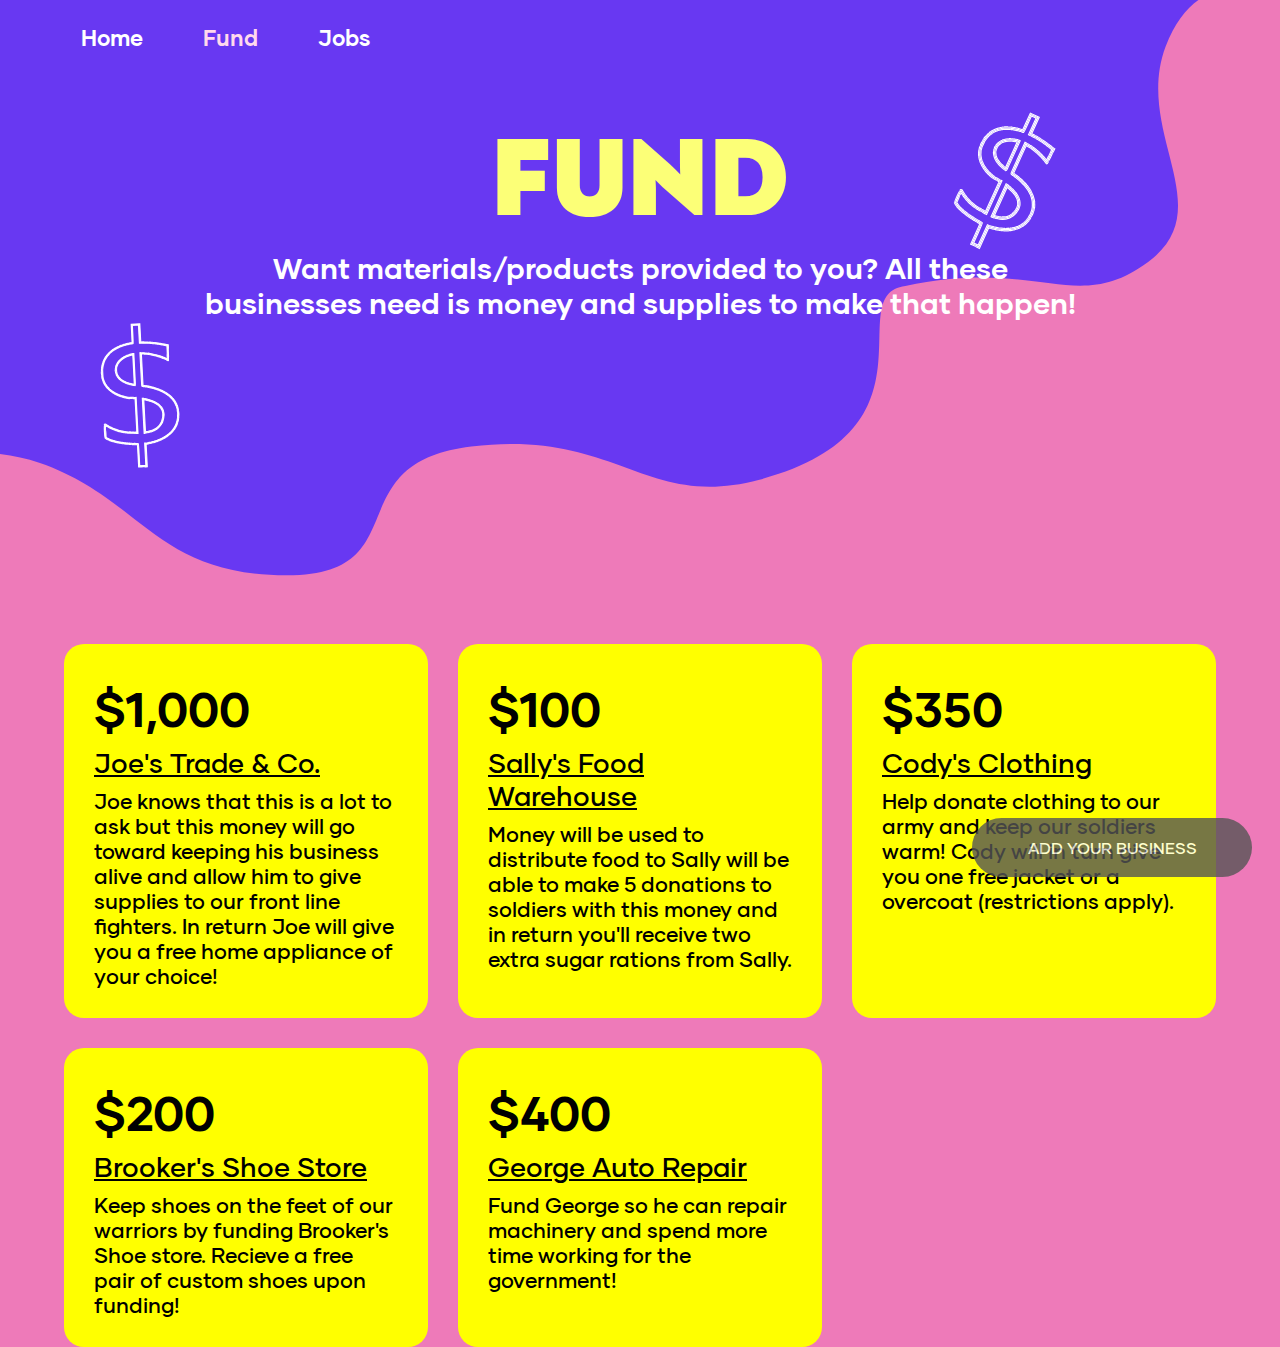
==== fund.html @ 471f8df1 "Add apply and fund interface" ====
<!DOCTYPE html>
<html>
  <head>
    <meta charset="utf-8">
    <meta name="viewport" content="width=device-width">
    <title>FUND | Moducon</title>
    <link href="style.css" rel="stylesheet" type="text/css" />
  </head>
  <body style = "background-color: #EE7AB9">
    <div id = "img-div"><img id = "main-img" src="Images/fund-background.svg" alt=""></div>
    <nav>
      <ul>
      <li><a href="index.html">
        <div class="tooltip">Home<span class="tooltiptext">Click here to learn about ModuCon!</span>
        </div>
      </a></li>
      <li><a href="fund.html">
        <div class="tooltip on">Fund<span class="tooltiptext">Click here to purchase materials/ products from a factory, or add your business on this list to get orders!</span>
        </div>
      </a></li>
      <li><a href="jobs.html">
        <div class="tooltip">Jobs<span class="tooltiptext">Click here to search from our abundant list of jobs!</span>
        </div>
      </a></li>
    </ul>
    </nav>
    <br>
    <br>
    <br>
    <br>
    <br>
  	<h1><div class = "yellow">FUND</div></h1>
    <h2>Want materials/products provided to you? All these businesses need is money and supplies to make that happen!</h2>
    <br>
    <br>
    <br>
    <br>
    <br>
    <br>
    <br>
    <br>
    <br>
    <br>
    <br>
    <br>
    <br>
    <br>
    <br>
    <br>
    <br>
    <br>

    <button class="open-button" onclick="openForm()">ADD YOUR BUSINESS</button>

    <div class="form-popup" id="myForm">
      <form action="/action_page.php" class="form-container">
        <h2 style = "font-size: 2rem; color: black; padding-top: 10px; margin: 0px">Add Your Business Listing</h2><br>

        <label for="name"><b>Business Name</b></label>
        <input type="text" placeholder="Enter Business Name" name="name" required>

        <label for="Description"><b>Business Description</b></label>
        <input type="text" placeholder="Enter Description" name="Description" required>

        <div class="slidecontainer">
          <label>Money Needed</label>
          <input type="range" min="100" max="10000" value="50" class="slider" id="myRange">
          <p>Value: $<span id="demo"></span></p>
        </div><br>

        <button type="submit" class="btn">Submit</button>
        <button type="button" class="btn cancel" onclick="closeForm()">Cancel</button>
      </form>
    </div>
    <script>
      var slider = document.getElementById("myRange");
      var output = document.getElementById("demo");
      output.innerHTML = slider.value;

      slider.oninput = function() {
        output.innerHTML = this.value;
      }
    </script>
    <script>
      function openForm() {
        document.getElementById("myForm").style.display = "block";
      }

      function closeForm() {
        document.getElementById("myForm").style.display = "none";
      }
    </script>

    <div id = "job-grid">
      <div>
        <span class="donate-text">DONATE</span>
        <p class = "money">$1,000</p>
        <p class = "business-name">Joe's Trade & Co.</p>
        <p class = "business-description">Joe knows that this is a lot to ask but this money will go toward keeping his business alive and allow him to give supplies to our front line fighters. In return Joe will give you a free home appliance of your choice!</p>
      </div>
      <div>
        <span class="donate-text">DONATE</span>
        <p class = "money">$100</p>
        <p class = "business-name tooltip">Sally's Food Warehouse</p>
        <p class = "business-description">Money will be used to distribute food to Sally will be able to make 5 donations to soldiers with this money and in return you'll receive two extra sugar rations from Sally. </p>
      </div>
      <div>
        <span class="donate-text">DONATE</span>
        <p class = "money">$350</p>
        <p class = "business-name">Cody's Clothing</p>
        <p class = "business-description">Help donate clothing to our army and keep our soldiers warm! Cody will in turn give you one free jacket or a overcoat (restrictions apply). </p>
      </div>
      <div>
        <span class="donate-text">DONATE</span>
        <p class = "money">$200</p>
        <p class = "business-name">Brooker's Shoe Store</p>
        <p class = "business-description">Keep shoes on the feet of our warriors by funding Brooker's Shoe store. Recieve a free pair of custom shoes upon funding! </p>
      </div>
      <div>
        <span class="donate-text">DONATE</span>
        <p class = "money">$400</p>
        <p class = "business-name">George Auto Repair</p>
        <p class = "business-description">Fund George so he can repair machinery and spend more time working for the government!</p>
      </div>
    </div>
  	<a href="jobs.html"></a>
    <script src="script.js"></script>
  </body>
</html>
---- style.css ----
/*FONTS*/
@font-face {
  font-family: "Gilmer-bold";
  src: url("Fonts/gilmer-bold.woff");
}
@font-face {
  font-family: "Gilmer-regular";
  src: url("Fonts/gilmer-regular.woff");
}
@font-face {
  font-family: "Gilmer-medium";
  src: url("Fonts/gilmer-medium.woff");
}
@font-face {
  font-family: "Noah-bold";
  src: url("Fonts/Noah Head Black.otf");
}
@font-face {
  font-family: "Noah-medium";
  src: url("Fonts/Noah Head Medium.otf");
}
/*General*/
*{
	padding: 0px;
	margin: 0px;
}
h1{
	font-family: "Noah-bold", sans-serif;
	font-size:7rem;
	color: white;
  margin: 0% 10%;
  text-align: center;
}
.yellow{
  display: inline-block;
  color: #FCFF77;
}
.tooltip {
  position: relative;
  display: inline-block;
  z-index: 10;
}

.tooltip .tooltiptext {
  visibility: hidden;
  width: 120px;
  background-color: black;
  color: #fff;
  text-align: center;
  border-radius: 6px;
  padding: 5px 0;
  position: absolute;
  z-index: 10;
  top: 150%;
  left: 50%;
  margin-left: -60px;
}
.tooltiptext{
  font-size: 1rem;
}

.tooltip .tooltiptext::after {
  content: "";
  position: absolute;
  bottom: 100%;
  left: 50%;
  margin-left: -5px;
  border-width: 5px;
  border-style: solid;
  border-color: transparent transparent black transparent;
}
.tooltip:hover .tooltiptext {
  visibility: visible;
}

nav{
	padding: 10px 10px 10px 0px;
}
h2{
	font-family: "Gilmer-bold", sans-serif;
	text-align: center;
  font-size:1.8rem;
  color: white;
  margin: auto 15%;
}
#home h1, #home h2, #home p{
  text-align: left;
  margin: 0% 10%;
}
#home h1{
  font-size:7rem;
}
#home h2{
  width: 60%;
  font-size:2.5rem;
}
 nav ul {
	list-style-type: none;
	padding: 0;
	margin-left: 4%;
}

nav li {
	float: left;
}

nav li a{
	font-family: "Gilmer-bold", sans-serif;
	display: block;
  color: white;
	padding: 14px 30px;
	font-size: 1.4rem;
	text-decoration: none;
}
.form-popup h2{
	text-shadow: none;
}
li a:hover{
  color: #FFAFDA;
}
.on{
  color: #FFD9ED;
}
/*end of general*/
/*HOME*/
#img-div{
  position: absolute;
  z-index: -2;
  width: 100%;
}
#main-img{
  position: absolute;
  width: 100%;
}
#purpose{
  position: absolute;
  margin-top: 45%;
  margin-left: 45%;

}
#purpose p{
  font-family: "Noah-medium", sans-serif;
  font-size: 2rem;
  width: 70%;
  margin-left: 10%;
  color: white;
}
#purpose h2{
  font-family: "Noah-bold", sans-serif;
  font-size: 5rem;
  color: #FCFF77;
}
/*end of home*/
/*JOBS*/
.open-button {
  background-color: #555;
  color: white;
  padding: 16px 20px;
  border: none;
  cursor: pointer;
  opacity: 0.8;
  position: fixed;
  bottom: 23px;
  right: 28px;
  width: 280px;
}

/* The popup form - hidden by default */
.form-popup {
  display: none;
  position: fixed;
  bottom: 0;
  right: 15px;
  border: 3px solid #f1f1f1;
  z-index: 9;
}
label{
	font-size: 1.2rem;
}
/* Add styles to the form container */
.open-button{
	font-family: "Gilmer-medium", sans-serif;
	font-size: 1rem;
	border-radius: 40px;
	padding: 20px;
}
.form-container {
  max-width: 450px;
  padding: 10px;
  background-color: white;
  font-family: "Gilmer-medium", sans-serif;
}
.slidecontainer {
  width: 100%;
}

.slider {
  -webkit-appearance: none;
  width: 100%;
  height: 10px;
  border-radius: 5px;
  background: #d3d3d3;
  outline: none;
  opacity: 0.7;
  -webkit-transition: .2s;
  transition: opacity .2s;
}

.slider:hover {
  opacity: 1;
}

.slider::-webkit-slider-thumb {
  -webkit-appearance: none;
  appearance: none;
  width: 23px;
  height: 24px;
  border-radius: 20px;
  background: green;
  cursor: pointer;
}

.slider::-moz-range-thumb {
  width: 23px;
  height: 24px;
  border-radius: 20px;
  background: green;
  cursor: pointer;
}
.form-popup button{
	font-family: "Gilmer-medium", sans-serif;
	font-size: 1rem;
}
/* Full-width input fields */
.form-container input[type=text], .form-container input[type=password] {
  width: 90%;
  padding: 15px;
  margin: 5px 0 22px 0;
  border: none;
  background: #f1f1f1;
}

/* When the inputs get focus, do something */
.form-container input[type=text]:focus, .form-container input[type=password]:focus {
  background-color: #ddd;
  outline: none;
  font-family: "Gilmer-medium", sans-serif;
}

/* Set a style for the submit/login button */
.form-container .btn {
  background-color: #4CAF50;
  color: white;
  padding: 16px 20px;
  border: none;
  cursor: pointer;
  width: 100%;
  margin-bottom:10px;
  opacity: 0.8;
}

/* Add a red background color to the cancel button */
.form-container .cancel {
  background-color: red;
}

/* Add some hover effects to buttons */
.form-container .btn:hover, .open-button:hover {
  opacity: 1;
}

#job-grid{
	margin: 0% 5%;
	display: grid;
	grid-template-columns: repeat(3, 1fr);
	grid-column-gap: 30px;
	grid-row-gap: 30px;
}
#job-grid div{
	background-color: yellow;
	padding: 30px;
	border-radius: 20px;
}
#job-grid div:hover{
  filter: brightness(.9);
}
#job-grid div:click{
  filter: brightness(.1);
}
.donate-text, .apply-text{
  position: absolute;
  visibility: hidden;
  color: #FF38A4;
  left: 100px;
  top: 150px;
  z-index: 10;
  -webkit-stroke-width: 2px black;
  font-family: "Noah-bold";
  font-size: 3rem;
}
.apply-text{
  left: 120px;
  top: 120px;
}
#job-grid div:hover .donate-text, #job-grid div:hover .apply-text{
  visibility: visible;
}
#job-grid div:hover p{
  visibility: hidden;
}
.money{
	font-family: "Gilmer-bold", sans-serif;
	font-size: 3rem;
	padding: 0px;
	margin: 5px 0px 0px 0px;
}
.business-name{
	font-family: "Gilmer-medium", sans-serif;
	font-size: 1.7rem;
  padding: 3% 0%;
  text-decoration: underline;
}
.business-description{
	font-family: "Gilmer-medium", sans-serif;
	font-size: 1.3rem;
}
/*end of jobs*/
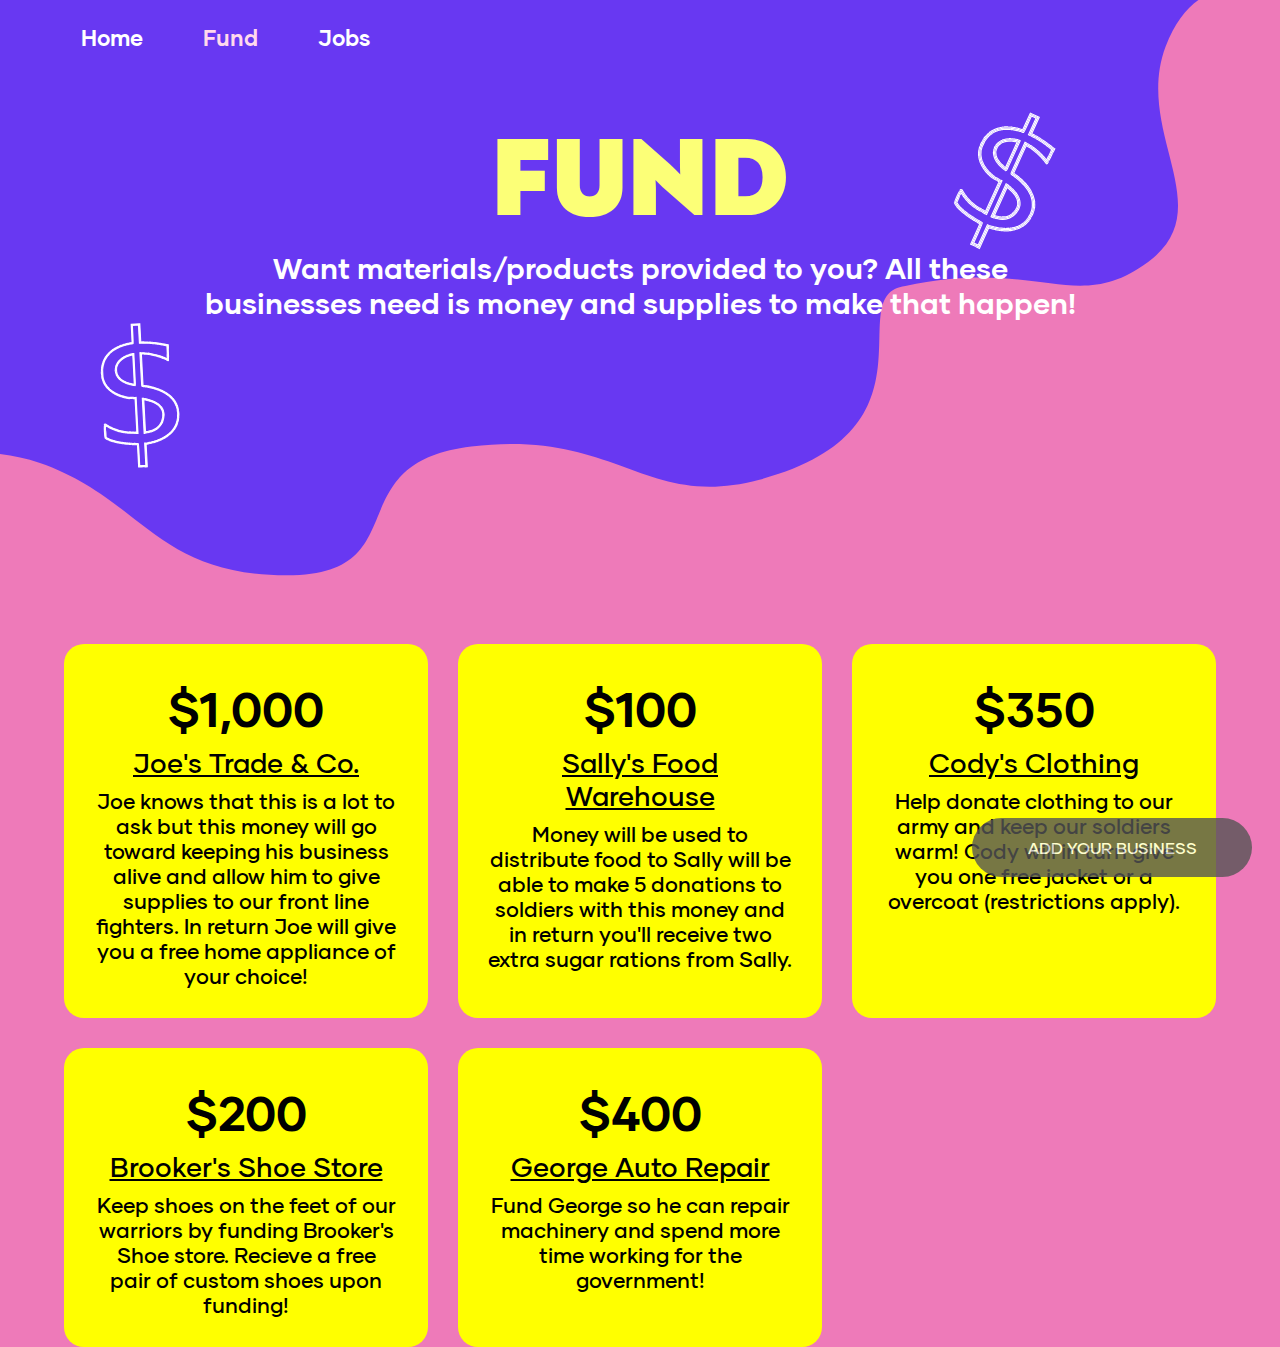
==== commit 9a08285c: "Change donate name" ====
--- a/fund.html
+++ b/fund.html
@@ -93,31 +93,31 @@
 
     <div id = "job-grid">
       <div>
-        <span class="donate-text">DONATE</span>
+        <span class="donate-text">FULFILL ORDER</span>
         <p class = "money">$1,000</p>
         <p class = "business-name">Joe's Trade & Co.</p>
         <p class = "business-description">Joe knows that this is a lot to ask but this money will go toward keeping his business alive and allow him to give supplies to our front line fighters. In return Joe will give you a free home appliance of your choice!</p>
       </div>
       <div>
-        <span class="donate-text">DONATE</span>
+        <span class="donate-text">FULFILL ORDER</span>
         <p class = "money">$100</p>
         <p class = "business-name tooltip">Sally's Food Warehouse</p>
         <p class = "business-description">Money will be used to distribute food to Sally will be able to make 5 donations to soldiers with this money and in return you'll receive two extra sugar rations from Sally. </p>
       </div>
       <div>
-        <span class="donate-text">DONATE</span>
+        <span class="donate-text">FULFILL ORDER</span>
         <p class = "money">$350</p>
         <p class = "business-name">Cody's Clothing</p>
         <p class = "business-description">Help donate clothing to our army and keep our soldiers warm! Cody will in turn give you one free jacket or a overcoat (restrictions apply). </p>
       </div>
       <div>
-        <span class="donate-text">DONATE</span>
+        <span class="donate-text">FULFILL ORDER</span>
         <p class = "money">$200</p>
         <p class = "business-name">Brooker's Shoe Store</p>
         <p class = "business-description">Keep shoes on the feet of our warriors by funding Brooker's Shoe store. Recieve a free pair of custom shoes upon funding! </p>
       </div>
       <div>
-        <span class="donate-text">DONATE</span>
+        <span class="donate-text">FULFILL ORDER</span>
         <p class = "money">$400</p>
         <p class = "business-name">George Auto Repair</p>
         <p class = "business-description">Fund George so he can repair machinery and spend more time working for the government!</p>
--- a/style.css
+++ b/style.css
@@ -23,6 +23,7 @@
 *{
 	padding: 0px;
 	margin: 0px;
+  outline:none;
 }
 h1{
 	font-family: "Noah-bold", sans-serif;
@@ -172,7 +173,13 @@
   bottom: 0;
   right: 15px;
   border: 3px solid #f1f1f1;
-  z-index: 9;
+  z-index: 11;
+}
+.apply{
+  width: 600px;
+  top: 20%;
+  left: 29%;
+  border: none;
 }
 label{
 	font-size: 1.2rem;
@@ -185,7 +192,7 @@
 	padding: 20px;
 }
 .form-container {
-  max-width: 450px;
+  max-width: 700px;
   padding: 10px;
   background-color: white;
   font-family: "Gilmer-medium", sans-serif;
@@ -280,6 +287,7 @@
 	background-color: yellow;
 	padding: 30px;
 	border-radius: 20px;
+  text-align: center;
 }
 #job-grid div:hover{
   filter: brightness(.9);
@@ -287,19 +295,23 @@
 #job-grid div:click{
   filter: brightness(.1);
 }
+button{
+  background-color: yellow;
+  border: none;
+}
 .donate-text, .apply-text{
   position: absolute;
   visibility: hidden;
   color: #FF38A4;
-  left: 100px;
-  top: 150px;
+  left: 40px;
+  top: 100px;
   z-index: 10;
   -webkit-stroke-width: 2px black;
   font-family: "Noah-bold";
   font-size: 3rem;
 }
 .apply-text{
-  left: 120px;
+  left: 130px;
   top: 120px;
 }
 #job-grid div:hover .donate-text, #job-grid div:hover .apply-text{
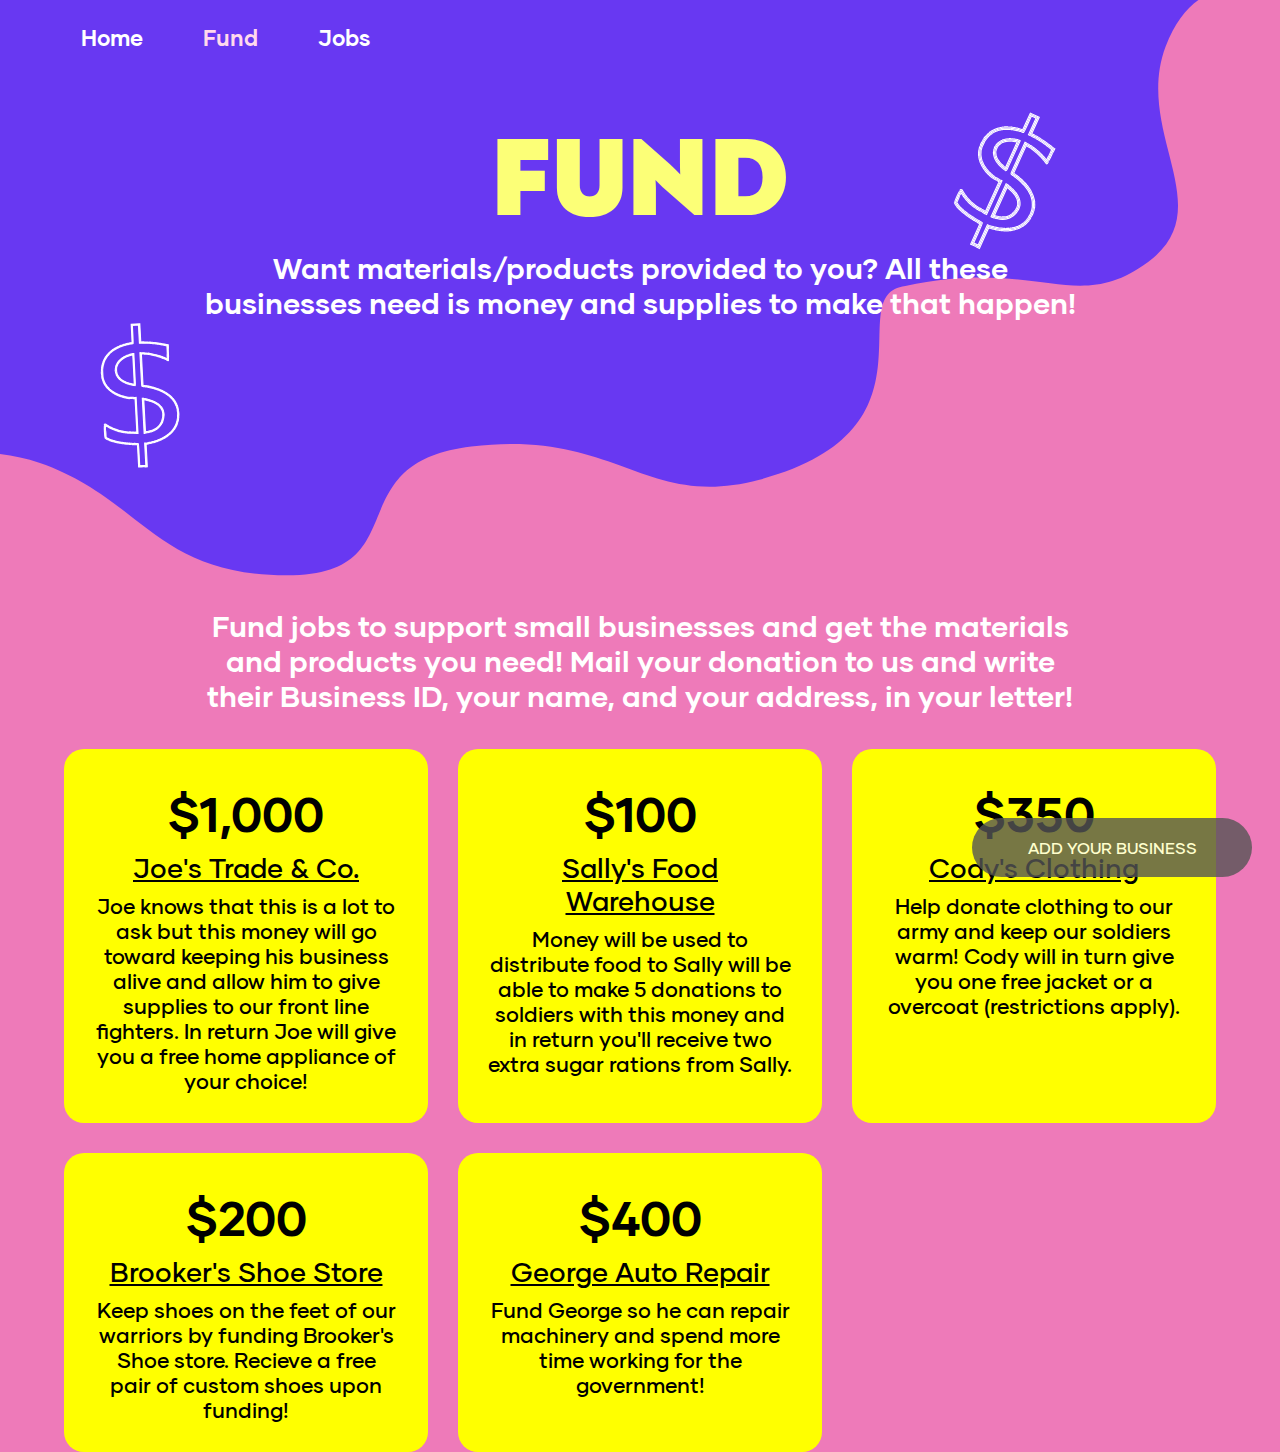
==== commit ade084bb: "Add instructions" ====
--- a/fund.html
+++ b/fund.html
@@ -47,6 +47,7 @@
     <br>
     <br>
     <br>
+    <h2>Fund jobs to support small businesses and get the materials and products you need! Mail your donation to us and write their Business ID, your name, and your address, in your letter!</h2>
     <br>
     <br>
 
@@ -61,13 +62,15 @@
 
         <label for="Description"><b>Business Description</b></label>
         <input type="text" placeholder="Enter Description" name="Description" required>
+        <label for="Description"><b>Address (will not be shown, only used to mail money)</b></label>
+        <input type="text" placeholder="Enter Address" name="Description" required>
 
         <div class="slidecontainer">
           <label>Money Needed</label>
           <input type="range" min="100" max="10000" value="50" class="slider" id="myRange">
           <p>Value: $<span id="demo"></span></p>
         </div><br>
-
+        <label for="">Thanks! Once your business is approved, we will put your business on our website shortly. </label><br>
         <button type="submit" class="btn">Submit</button>
         <button type="button" class="btn cancel" onclick="closeForm()">Cancel</button>
       </form>
@@ -93,31 +96,31 @@
 
     <div id = "job-grid">
       <div>
-        <span class="donate-text">FULFILL ORDER</span>
+        <span class="donate-text">FULFILL ORDER <br> <section style = "font-size: 1.3rem">Mail money to our HQ at 421 Lacosta Street, California. Attach a note with this company's Business ID: 134395</section></span>
         <p class = "money">$1,000</p>
         <p class = "business-name">Joe's Trade & Co.</p>
         <p class = "business-description">Joe knows that this is a lot to ask but this money will go toward keeping his business alive and allow him to give supplies to our front line fighters. In return Joe will give you a free home appliance of your choice!</p>
       </div>
       <div>
-        <span class="donate-text">FULFILL ORDER</span>
+        <span class="donate-text">FULFILL ORDER <br> <section style = "font-size: 1.3rem">Mail money to our HQ at 421 Lacosta Street, California. Attach a note with this company's Business ID: 948317</section></span>
         <p class = "money">$100</p>
         <p class = "business-name tooltip">Sally's Food Warehouse</p>
         <p class = "business-description">Money will be used to distribute food to Sally will be able to make 5 donations to soldiers with this money and in return you'll receive two extra sugar rations from Sally. </p>
       </div>
       <div>
-        <span class="donate-text">FULFILL ORDER</span>
+        <span class="donate-text">FULFILL ORDER <br> <section style = "font-size: 1.3rem">Mail money to our HQ at 421 Lacosta Street, California. Attach a note with this company's Business ID: 586921</section></span>
         <p class = "money">$350</p>
         <p class = "business-name">Cody's Clothing</p>
         <p class = "business-description">Help donate clothing to our army and keep our soldiers warm! Cody will in turn give you one free jacket or a overcoat (restrictions apply). </p>
       </div>
       <div>
-        <span class="donate-text">FULFILL ORDER</span>
+        <span class="donate-text">FULFILL ORDER <br> <section style = "font-size: 1.3rem">Mail money to our HQ at 421 Lacosta Street, California. Attach a note with this company's Business ID: 293875</section></span>
         <p class = "money">$200</p>
         <p class = "business-name">Brooker's Shoe Store</p>
         <p class = "business-description">Keep shoes on the feet of our warriors by funding Brooker's Shoe store. Recieve a free pair of custom shoes upon funding! </p>
       </div>
       <div>
-        <span class="donate-text">FULFILL ORDER</span>
+        <span class="donate-text">FULFILL ORDER <br> <section style = "font-size: 1.3rem">Mail money to our HQ at 421 Lacosta Street, California. Attach a note with this company's Business ID: 058374</section></span>
         <p class = "money">$400</p>
         <p class = "business-name">George Auto Repair</p>
         <p class = "business-description">Fund George so he can repair machinery and spend more time working for the government!</p>
--- a/style.css
+++ b/style.css
@@ -303,8 +303,8 @@
   position: absolute;
   visibility: hidden;
   color: #FF38A4;
-  left: 40px;
-  top: 100px;
+  left: 0px;
+  top: 60px;
   z-index: 10;
   -webkit-stroke-width: 2px black;
   font-family: "Noah-bold";
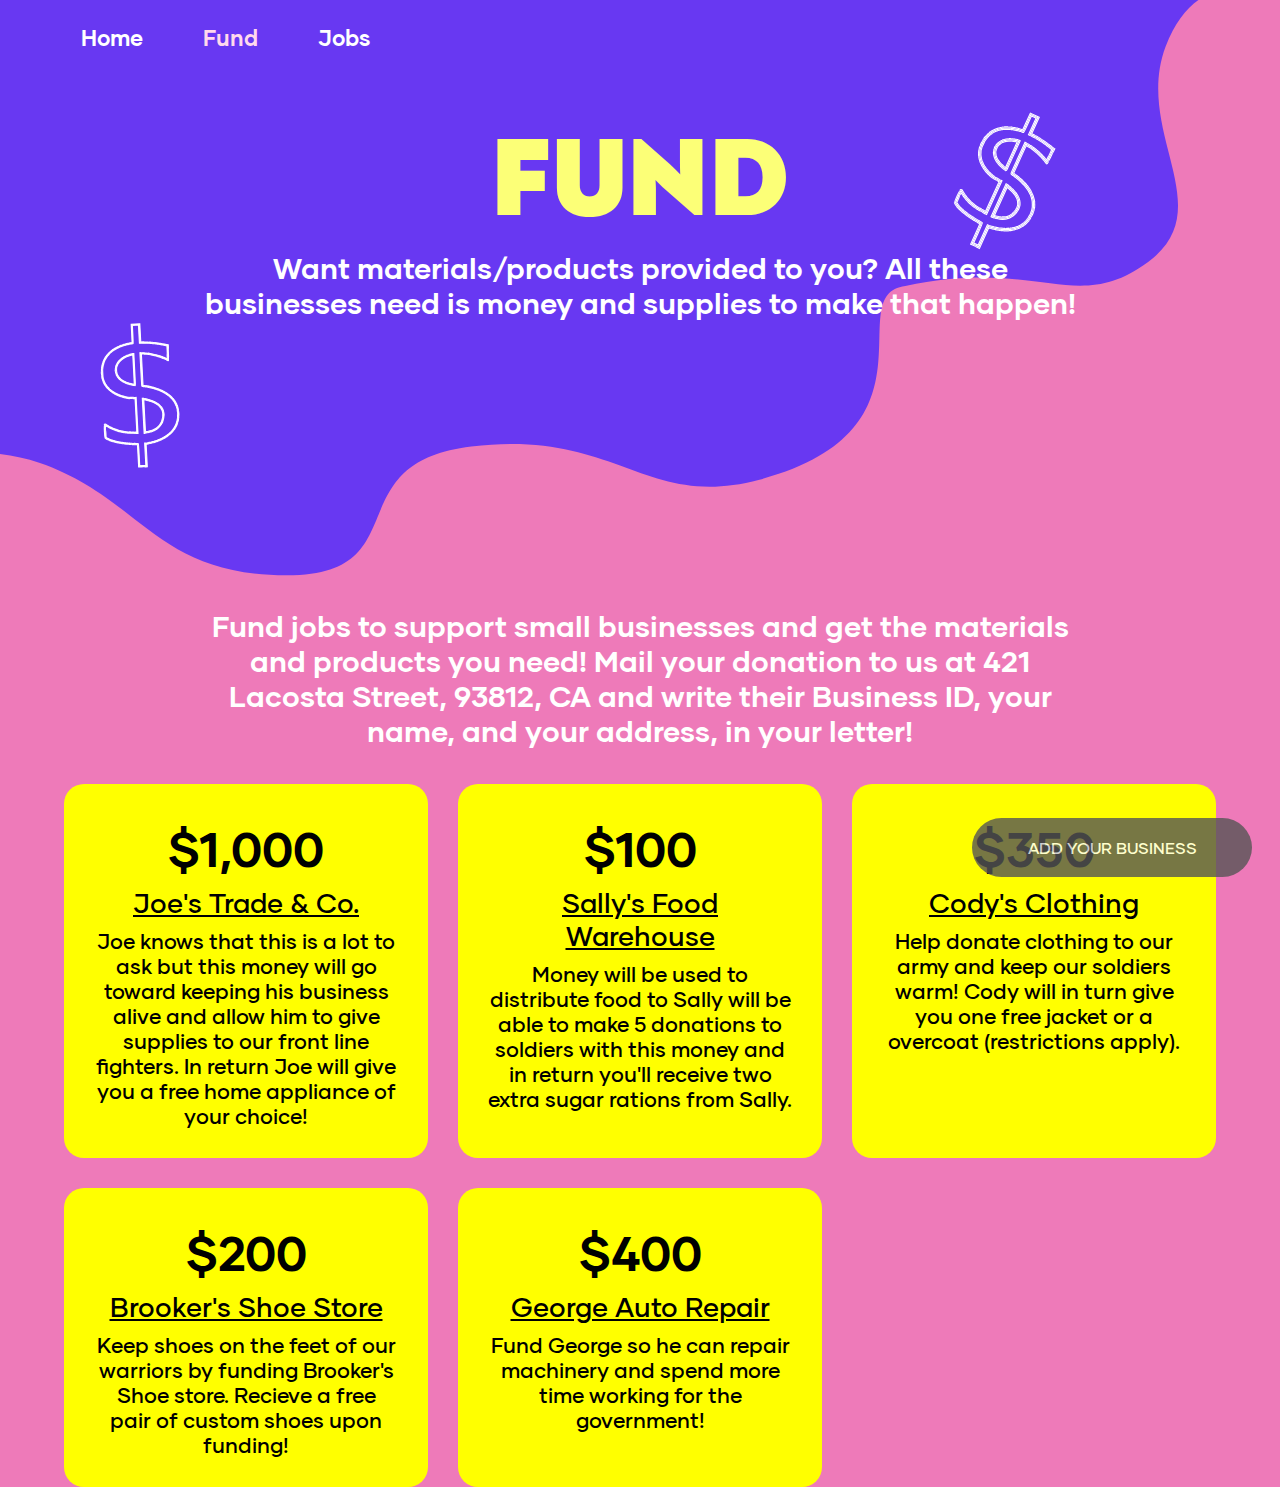
==== commit 19b2720a: "Make user instructions easier" ====
--- a/fund.html
+++ b/fund.html
@@ -47,7 +47,7 @@
     <br>
     <br>
     <br>
-    <h2>Fund jobs to support small businesses and get the materials and products you need! Mail your donation to us and write their Business ID, your name, and your address, in your letter!</h2>
+    <h2>Fund jobs to support small businesses and get the materials and products you need! Mail your donation to us at 421 Lacosta Street, 93812, CA and write their Business ID, your name, and your address, in your letter!</h2>
     <br>
     <br>
 
@@ -96,31 +96,31 @@
 
     <div id = "job-grid">
       <div>
-        <span class="donate-text">FULFILL ORDER <br> <section style = "font-size: 1.3rem">Mail money to our HQ at 421 Lacosta Street, California. Attach a note with this company's Business ID: 134395</section></span>
+        <span class="donate-text">FULFILL ORDER <br> <br><section style = "font-size: 1.8rem">Business ID: 134395</section></span>
         <p class = "money">$1,000</p>
         <p class = "business-name">Joe's Trade & Co.</p>
         <p class = "business-description">Joe knows that this is a lot to ask but this money will go toward keeping his business alive and allow him to give supplies to our front line fighters. In return Joe will give you a free home appliance of your choice!</p>
       </div>
       <div>
-        <span class="donate-text">FULFILL ORDER <br> <section style = "font-size: 1.3rem">Mail money to our HQ at 421 Lacosta Street, California. Attach a note with this company's Business ID: 948317</section></span>
+        <span class="donate-text">FULFILL ORDER <br> <br><section style = "font-size: 1.8rem">Business ID: 948317</section></span>
         <p class = "money">$100</p>
         <p class = "business-name tooltip">Sally's Food Warehouse</p>
         <p class = "business-description">Money will be used to distribute food to Sally will be able to make 5 donations to soldiers with this money and in return you'll receive two extra sugar rations from Sally. </p>
       </div>
       <div>
-        <span class="donate-text">FULFILL ORDER <br> <section style = "font-size: 1.3rem">Mail money to our HQ at 421 Lacosta Street, California. Attach a note with this company's Business ID: 586921</section></span>
+        <span class="donate-text">FULFILL ORDER <br> <br><section style = "font-size: 1.8rem">Business ID: 586921</section></span>
         <p class = "money">$350</p>
         <p class = "business-name">Cody's Clothing</p>
         <p class = "business-description">Help donate clothing to our army and keep our soldiers warm! Cody will in turn give you one free jacket or a overcoat (restrictions apply). </p>
       </div>
       <div>
-        <span class="donate-text">FULFILL ORDER <br> <section style = "font-size: 1.3rem">Mail money to our HQ at 421 Lacosta Street, California. Attach a note with this company's Business ID: 293875</section></span>
+        <span class="donate-text">FULFILL ORDER <br> <br><section style = "font-size: 1.8rem">Business ID: 293875</section></span>
         <p class = "money">$200</p>
         <p class = "business-name">Brooker's Shoe Store</p>
         <p class = "business-description">Keep shoes on the feet of our warriors by funding Brooker's Shoe store. Recieve a free pair of custom shoes upon funding! </p>
       </div>
       <div>
-        <span class="donate-text">FULFILL ORDER <br> <section style = "font-size: 1.3rem">Mail money to our HQ at 421 Lacosta Street, California. Attach a note with this company's Business ID: 058374</section></span>
+        <span class="donate-text">FULFILL ORDER <br> <br><section style = "font-size: 1.8rem">Business ID: 058374</section></span>
         <p class = "money">$400</p>
         <p class = "business-name">George Auto Repair</p>
         <p class = "business-description">Fund George so he can repair machinery and spend more time working for the government!</p>
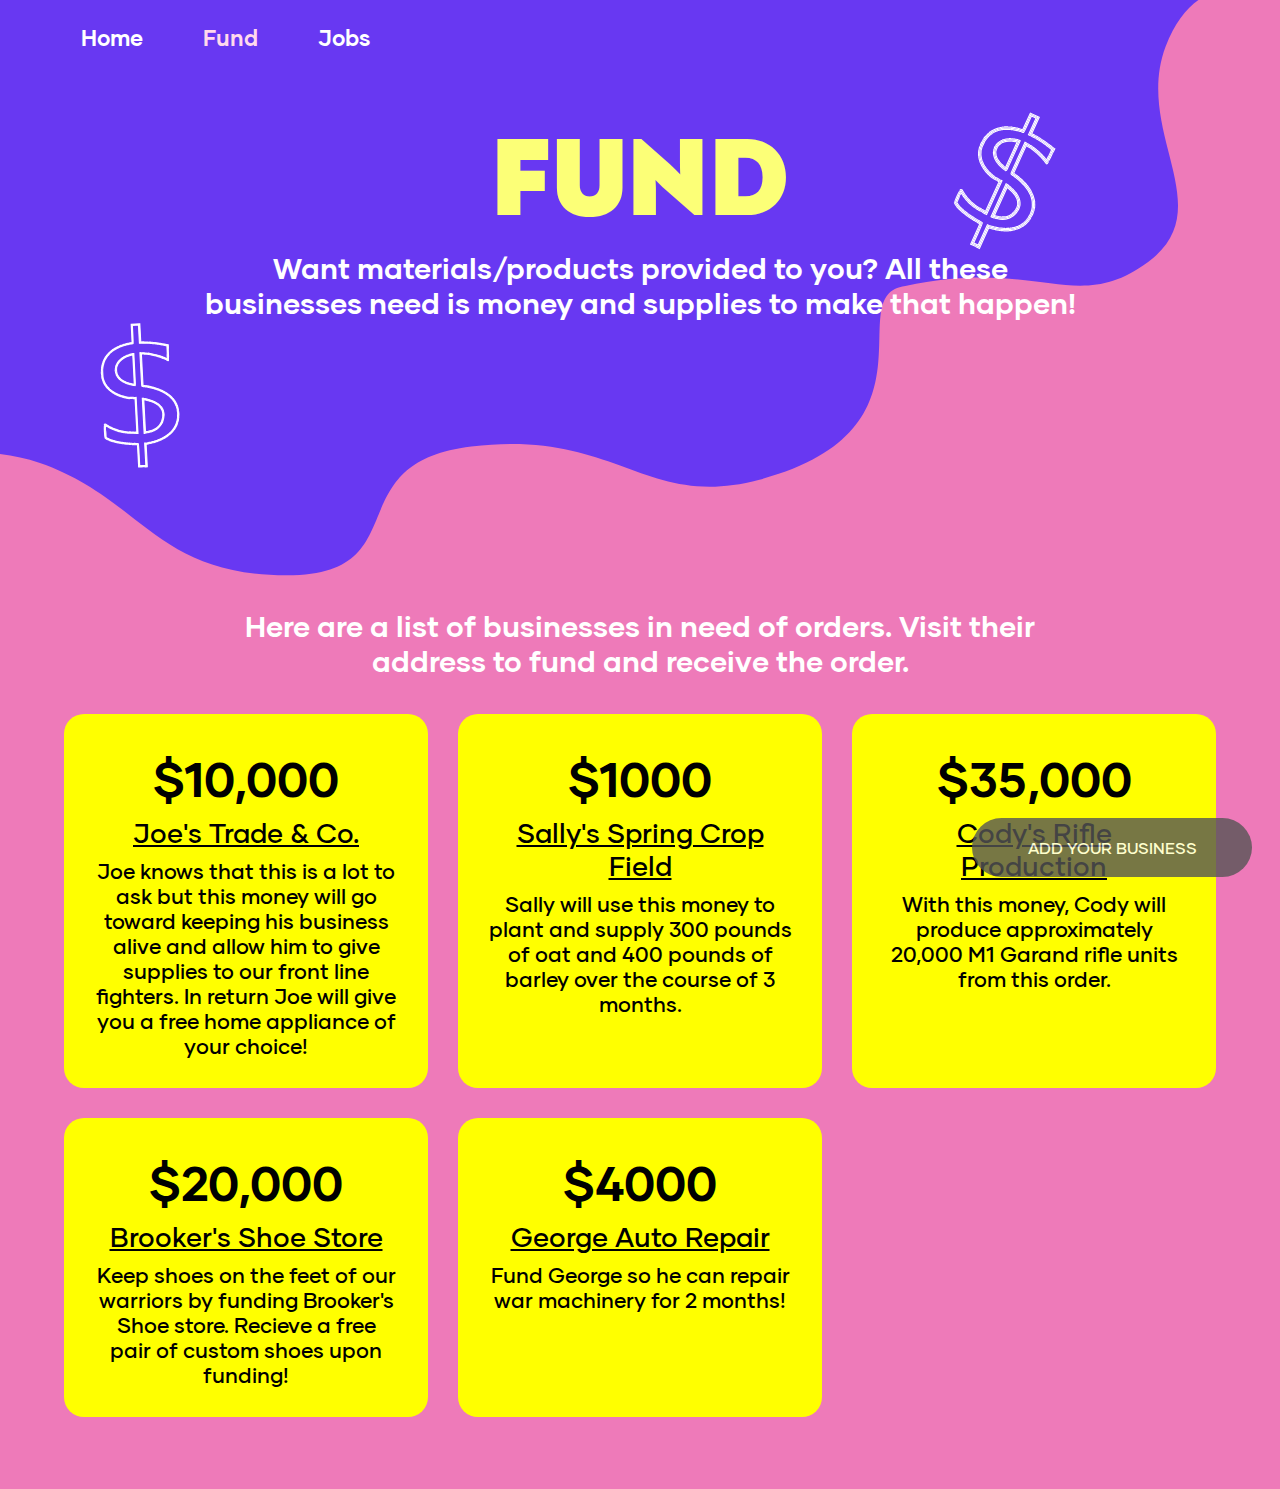
==== commit 95997c46: "Make fund more convinent" ====
--- a/fund.html
+++ b/fund.html
@@ -6,7 +6,7 @@
     <title>FUND | Moducon</title>
     <link href="style.css" rel="stylesheet" type="text/css" />
   </head>
-  <body style = "background-color: #EE7AB9">
+  <body style = "background-color: #EE7AB9" id = "fund">
     <div id = "img-div"><img id = "main-img" src="Images/fund-background.svg" alt=""></div>
     <nav>
       <ul>
@@ -47,7 +47,7 @@
     <br>
     <br>
     <br>
-    <h2>Fund jobs to support small businesses and get the materials and products you need! Mail your donation to us at 421 Lacosta Street, 93812, CA and write their Business ID, your name, and your address, in your letter!</h2>
+    <h2>Here are a list of businesses in need of orders. Visit their address to fund and receive the order.</h2>
     <br>
     <br>
 
@@ -96,37 +96,42 @@
 
     <div id = "job-grid">
       <div>
-        <span class="donate-text">FULFILL ORDER <br> <br><section style = "font-size: 1.8rem">Business ID: 134395</section></span>
-        <p class = "money">$1,000</p>
+        <span class="donate-text">FULFILL ORDER <br> <br><section style = "font-size: 1.8rem">Business Address: 194 Lemp Drive, 29134, TX</section></span>
+        <p class = "money">$10,000</p>
         <p class = "business-name">Joe's Trade & Co.</p>
         <p class = "business-description">Joe knows that this is a lot to ask but this money will go toward keeping his business alive and allow him to give supplies to our front line fighters. In return Joe will give you a free home appliance of your choice!</p>
       </div>
       <div>
-        <span class="donate-text">FULFILL ORDER <br> <br><section style = "font-size: 1.8rem">Business ID: 948317</section></span>
-        <p class = "money">$100</p>
-        <p class = "business-name tooltip">Sally's Food Warehouse</p>
-        <p class = "business-description">Money will be used to distribute food to Sally will be able to make 5 donations to soldiers with this money and in return you'll receive two extra sugar rations from Sally. </p>
+        <span class="donate-text">FULFILL ORDER <br> <br><section style = "font-size: 1.8rem">Business Address: 492 Arona St., 92134, CA</section></span>
+        <p class = "money">$1000</p>
+        <p class = "business-name tooltip">Sally's Spring Crop Field</p>
+        <p class = "business-description">Sally will use this money to plant and supply 300 pounds of oat and 400 pounds of barley over the course of 3 months. </p>
       </div>
       <div>
-        <span class="donate-text">FULFILL ORDER <br> <br><section style = "font-size: 1.8rem">Business ID: 586921</section></span>
-        <p class = "money">$350</p>
-        <p class = "business-name">Cody's Clothing</p>
-        <p class = "business-description">Help donate clothing to our army and keep our soldiers warm! Cody will in turn give you one free jacket or a overcoat (restrictions apply). </p>
+        <span class="donate-text">FULFILL ORDER <br> <br><section style = "font-size: 1.8rem">Business Address: 2191 Nemany Ave., 12912, NJ</section></span>
+        <p class = "money">$35,000</p>
+        <p class = "business-name">Cody's Rifle Production</p>
+        <p class = "business-description">With this money, Cody will produce approximately 20,000 M1 Garand rifle units from this order. </p>
       </div>
       <div>
-        <span class="donate-text">FULFILL ORDER <br> <br><section style = "font-size: 1.8rem">Business ID: 293875</section></span>
-        <p class = "money">$200</p>
+        <span class="donate-text">FULFILL ORDER <br> <br><section style = "font-size: 1.8rem">Business Address: 3411 Teracota St., 12311, CA</section></span>
+        <p class = "money">$20,000</p>
         <p class = "business-name">Brooker's Shoe Store</p>
         <p class = "business-description">Keep shoes on the feet of our warriors by funding Brooker's Shoe store. Recieve a free pair of custom shoes upon funding! </p>
       </div>
       <div>
-        <span class="donate-text">FULFILL ORDER <br> <br><section style = "font-size: 1.8rem">Business ID: 058374</section></span>
-        <p class = "money">$400</p>
+        <span class="donate-text">FULFILL ORDER <br> <br><section style = "font-size: 1.8rem">Business Address: 9482 Blaken St., 85732, TX</section></span>
+        <p class = "money">$4000</p>
         <p class = "business-name">George Auto Repair</p>
-        <p class = "business-description">Fund George so he can repair machinery and spend more time working for the government!</p>
+        <p class = "business-description">Fund George so he can repair war machinery for 2 months!</p>
       </div>
     </div>
   	<a href="jobs.html"></a>
     <script src="script.js"></script>
+    <br>
+    <br>
+    <br>
+    <br>
   </body>
+
 </html>
--- a/style.css
+++ b/style.css
@@ -19,6 +19,58 @@
   font-family: "Noah-medium";
   src: url("Fonts/Noah Head Medium.otf");
 }
+
+
+.container{
+  margin: 3% 10%;
+}
+
+.comment{ 
+  font-family: "Gilmer-medium";
+  background: white;
+  font-size: 1.2rem;
+  margin-bottom: 5px;
+}
+
+.commentClicked{
+  min-height: 0px; 
+  border: 1px solid #eee; 
+  border-radius: 5px; 
+  padding: 5px 10px}
+
+textarea{
+  width: 90%; 
+  font-family: "Gilmer-bold";
+  border: none; 
+  background: #E8E8E8; 
+  padding: 5px 10px; 
+  height: 90%;
+  height: 50px;
+  font-size: 1.2rem;
+  border-radius: 5px; 
+  transition: all 0.5s;margin-top: 15px;
+}
+
+button.primaryContained{ 
+  background: #7785FF; 
+  color: #fff; 
+  padding: 10px 10px; 
+  font-family: "Gilmer-bold";
+  font-size: 1.3rem;
+  border: none; 
+  margin-top: 0px; 
+  cursor: pointer; 
+  text-transform: uppercase; 
+  box-shadow: 0px 2px 6px 0px rgba(0,0,0,0.25); 
+  transition: 1s all; 
+  border-radius: 5px;
+}
+
+button.primaryContained:hover{ 
+  background: #6838F2; 
+}
+
+
 /*General*/
 *{
 	padding: 0px;
@@ -299,7 +351,7 @@
   background-color: yellow;
   border: none;
 }
-.donate-text, .apply-text{
+.donate-text{
   position: absolute;
   visibility: hidden;
   color: #FF38A4;
@@ -310,11 +362,7 @@
   font-family: "Noah-bold";
   font-size: 3rem;
 }
-.apply-text{
-  left: 130px;
-  top: 120px;
-}
-#job-grid div:hover .donate-text, #job-grid div:hover .apply-text{
+#job-grid div:hover .donate-text{
   visibility: visible;
 }
 #job-grid div:hover p{
